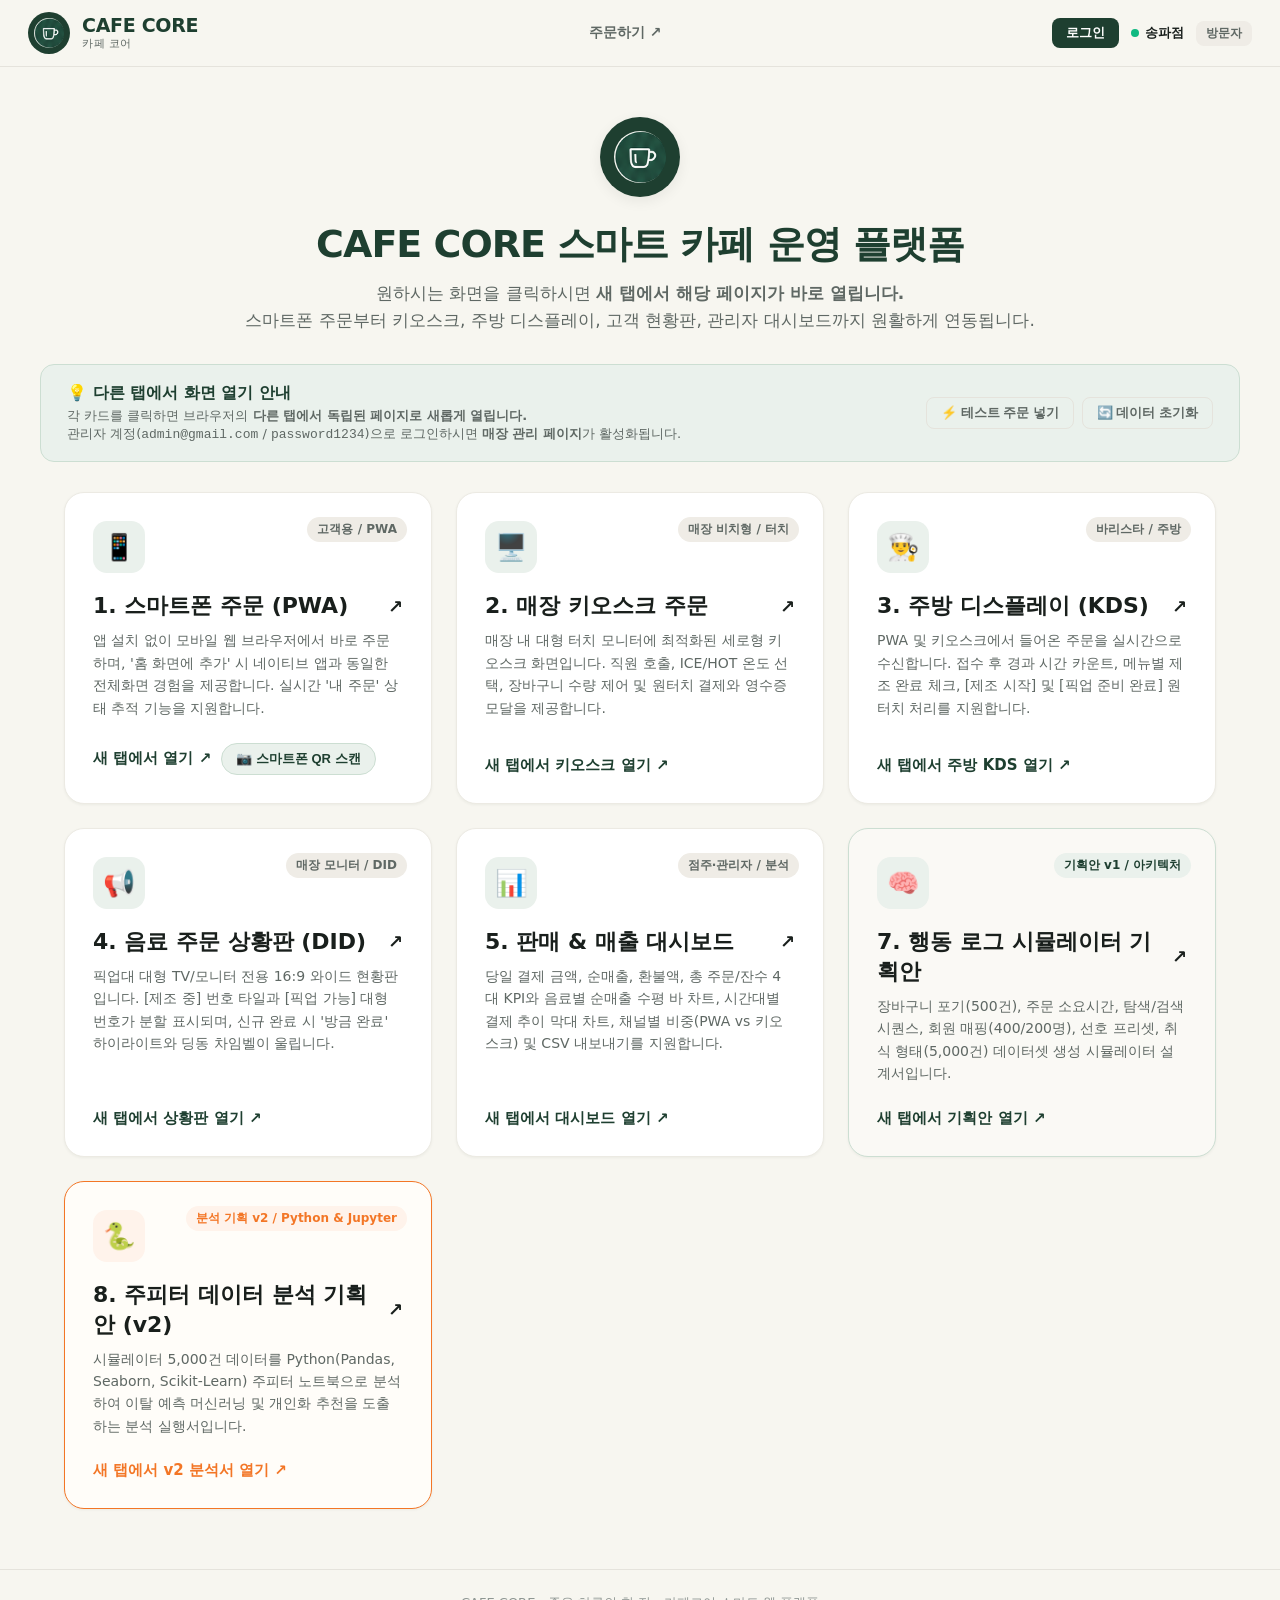
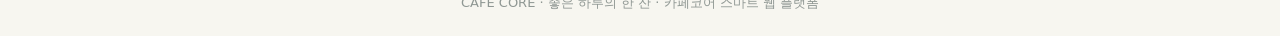
==== beta/index.html @ 32346b60 "feat: CAFE CORE 스마트 카페 통합 운영 플랫폼 및 데이터 분석 기획안 (v1 & v2)" ====
<!DOCTYPE html>
<html lang="ko">
<head>
  <meta charset="UTF-8">
  <meta name="viewport" content="width=device-width, initial-scale=1.0">
  <title>CAFE CORE - 스마트 카페 통합 운영 플랫폼</title>
  <link rel="icon" type="image/png" href="./assets/images/favicon.png">
  <link rel="stylesheet" href="./css/common.css">
  <style>
    .portal-hero {
      text-align: center;
      padding: 50px 24px 30px;
      max-width: 900px;
      margin: 0 auto;
    }
    .portal-hero-logo {
      width: 80px;
      height: 80px;
      background: var(--color-primary);
      border-radius: 50%;
      padding: 14px;
      margin: 0 auto 18px;
      box-shadow: var(--shadow-md);
      object-fit: contain;
    }
    .portal-hero h1 {
      font-size: 38px;
      font-weight: 900;
      color: var(--color-primary);
      letter-spacing: -1px;
    }
    .portal-hero p {
      font-size: 17px;
      color: var(--color-text-sub);
      margin-top: 10px;
      line-height: 1.6;
    }

    /* 안내 배너 */
    .portal-notice-bar {
      max-width: 1200px;
      margin: 0 auto 30px;
      padding: 18px 26px;
      background: #EAF1EC;
      border: 1.5px solid #CCDED2;
      border-radius: var(--radius-md);
      display: flex;
      align-items: center;
      justify-content: space-between;
      gap: 16px;
      flex-wrap: wrap;
    }

    .notice-text h3 {
      font-size: 16px;
      font-weight: 800;
      color: var(--color-primary);
    }

    .notice-text p {
      font-size: 13px;
      color: var(--color-text-sub);
      margin-top: 3px;
    }

    /* 6대 독립 화면 카드 그리드 */
    .screens-grid {
      max-width: 1200px;
      margin: 0 auto 60px;
      padding: 0 24px;
      display: grid;
      grid-template-columns: repeat(auto-fit, minmax(340px, 1fr));
      gap: 24px;
    }

    /* 클릭 시 다른 탭에서 열리는 링크 카드 */
    .screen-entry-card {
      background: var(--color-bg-card);
      border: 1.5px solid var(--color-border-card);
      border-radius: var(--radius-lg);
      padding: 28px;
      box-shadow: var(--shadow-sm);
      display: flex;
      flex-direction: column;
      text-decoration: none;
      color: inherit;
      transition: all 0.25s ease;
      position: relative;
      cursor: pointer;
    }

    .screen-entry-card:hover {
      transform: translateY(-5px);
      box-shadow: var(--shadow-lg);
      border-color: var(--color-primary);
    }

    .card-icon-badge {
      width: 52px;
      height: 52px;
      border-radius: var(--radius-md);
      background: #EAF1EC;
      color: var(--color-primary);
      display: flex;
      align-items: center;
      justify-content: center;
      font-size: 26px;
      margin-bottom: 18px;
    }

    .screen-tag {
      position: absolute;
      top: 24px;
      right: 24px;
      font-size: 12px;
      font-weight: 700;
      padding: 4px 10px;
      border-radius: var(--radius-full);
      background: var(--color-bg-sub);
      color: var(--color-text-sub);
    }

    .screen-tag.admin-only {
      background: #FEF3C7;
      color: #B45309;
    }

    .card-title {
      font-size: 22px;
      font-weight: 800;
      color: var(--color-text-main);
      margin-bottom: 8px;
      display: flex;
      align-items: center;
      justify-content: space-between;
    }

    .card-desc {
      font-size: 14px;
      color: var(--color-text-sub);
      line-height: 1.6;
      margin-bottom: 24px;
      flex: 1;
    }

    .card-action-link {
      display: inline-flex;
      align-items: center;
      gap: 6px;
      font-size: 15px;
      font-weight: 800;
      color: var(--color-primary);
    }

    /* 관리자 전용 매장 관리 카드 (기본 숨김) */
    .admin-card-entry {
      display: none;
      border-color: #FCD34D;
    }

    /* 관리자 전용 오늘 회원 현황 요약 박스 */
    .admin-today-box {
      max-width: 1200px;
      margin: 0 auto 30px;
      padding: 20px 26px;
      background: #FFFDF5;
      border: 1.5px solid #FDE68A;
      border-radius: var(--radius-md);
      display: none;
      align-items: center;
      justify-content: space-between;
      flex-wrap: wrap;
      gap: 16px;
    }
  </style>
</head>
<body>

  <!-- 상단 공통 글로벌 헤더 -->
  <header class="global-header" aria-label="메인 화면 내비게이션">
    <a href="./index.html" class="brand-area">
      <img src="./assets/images/logo_icon.png" alt="CAFE CORE" class="brand-logo-img">
      <div class="brand-title-wrap">
        <span class="brand-title">CAFE CORE</span>
        <span class="brand-subtitle">카페 코어</span>
      </div>
    </a>
    <nav>
      <ul class="nav-links">
        <li class="nav-link-item"><a href="./pwa-order.html" target="_blank">주문하기 ↗</a></li>
        <li class="nav-link-item nav-admin-only"><a href="./kitchen.html" target="_blank">주방 ↗</a></li>
        <li class="nav-link-item nav-admin-only"><a href="./pickup-board.html" target="_blank">주문 현황판 ↗</a></li>
        <!-- 오직 관리자(admin@gmail.com)만 보이는 매장 관리 탭 -->
        <li class="nav-link-item nav-link-store-manage nav-admin-only"><a href="./store-manage.html" target="_blank">매장 관리 ↗</a></li>
        <li class="nav-link-item nav-admin-only"><a href="./sales-dashboard.html" target="_blank">매출 ↗</a></li>
        <li class="nav-link-item nav-admin-only"><a href="./kiosk.html" target="_blank">키오스크 ↗</a></li>
      </ul>
    </nav>
    <div class="header-right-meta">
      <span class="store-badge"><span class="dot"></span>송파점</span>
      <span class="role-badge">방문자</span>
    </div>
  </header>

  <!-- 메인 히어로 소개 -->
  <section class="portal-hero">
    <img src="./assets/images/logo_icon.png" alt="CAFE CORE" class="portal-hero-logo">
    <h1>CAFE CORE 스마트 카페 운영 플랫폼</h1>
    <p>
      원하시는 화면을 클릭하시면 <strong>새 탭에서 해당 페이지가 바로 열립니다.</strong><br>
      스마트폰 주문부터 키오스크, 주방 디스플레이, 고객 현황판, 관리자 대시보드까지 원활하게 연동됩니다.
    </p>
  </section>

  <!-- 관리자 로그인 시 보이는 오늘 신규 회원 요약 바 -->
  <div class="admin-today-box" id="adminTodaySummaryBox">
    <div>
      <div style="font-size: 13px; font-weight: 700; color: #92400E;">👑 관리자 현황 알림</div>
      <div style="font-size: 18px; font-weight: 800; color: var(--color-primary); margin-top: 2px;">
        오늘 신규 가입 회원: <span id="adminTodayUsersVal" style="color: #B45309;">0명</span> (자동 인증 완료)
      </div>
    </div>
    <a href="./store-manage.html" target="_blank" class="btn-auth-submit" style="width: auto; padding: 10px 20px; text-decoration: none;">
      신규 회원 명단 관리 페이지 열기 ↗
    </a>
  </div>

  <!-- 안내 및 퀵 테스트 바 -->
  <div class="portal-notice-bar">
    <div class="notice-text">
      <h3>💡 다른 탭에서 화면 열기 안내</h3>
      <p>
        각 카드를 클릭하면 브라우저의 <strong>다른 탭에서 독립된 페이지로 새롭게 열립니다.</strong><br>
        관리자 계정(<code>admin@gmail.com</code> / <code>password1234</code>)으로 로그인하시면 <strong>매장 관리 페이지</strong>가 활성화됩니다.
      </p>
    </div>
    <div style="display: flex; gap: 8px;">
      <button type="button" class="btn-header-action" onclick="createQuickDemoOrder()">
        ⚡ 테스트 주문 넣기
      </button>
      <button type="button" class="btn-header-action" onclick="resetAllData()">
        🔄 데이터 초기화
      </button>
    </div>
  </div>

  <!-- 6대 화면 카드 그리드 (클릭 시 target="_blank" 로 다른 탭에서 열림) -->
  <main class="screens-grid">

    <!-- 화면 1: 스마트폰 주문 (PWA) -->
    <a href="./pwa-order.html" target="_blank" class="screen-entry-card">
      <span class="screen-tag">고객용 / PWA</span>
      <div class="card-icon-badge">📱</div>
      <h2 class="card-title">
        1. 스마트폰 주문 (PWA)
        <span style="font-size: 18px;">↗</span>
      </h2>
      <p class="card-desc">
        앱 설치 없이 모바일 웹 브라우저에서 바로 주문하며, '홈 화면에 추가' 시 네이티브 앱과 동일한 전체화면 경험을 제공합니다. 실시간 '내 주문' 상태 추적 기능을 지원합니다.
      </p>
      <div style="display: flex; gap: 10px; margin-top: auto; flex-wrap: wrap;">
        <span class="card-action-link">새 탭에서 열기 ↗</span>
        <button type="button" onclick="event.preventDefault(); openPwaQrModal();" style="padding: 6px 14px; border-radius: var(--radius-full); background: #EAF1EC; color: var(--color-primary); border: 1px solid #CCDED2; font-size: 13px; font-weight: 700; cursor: pointer; display: inline-flex; align-items: center; gap: 4px;">
          📷 스마트폰 QR 스캔
        </button>
      </div>
    </a>

    <!-- 화면 2: 매장 키오스크 주문 -->
    <a href="./kiosk.html" target="_blank" class="screen-entry-card">
      <span class="screen-tag">매장 비치형 / 터치</span>
      <div class="card-icon-badge">🖥️</div>
      <h2 class="card-title">
        2. 매장 키오스크 주문
        <span style="font-size: 18px;">↗</span>
      </h2>
      <p class="card-desc">
        매장 내 대형 터치 모니터에 최적화된 세로형 키오스크 화면입니다. 직원 호출, ICE/HOT 온도 선택, 장바구니 수량 제어 및 원터치 결제와 영수증 모달을 제공합니다.
      </p>
      <div class="card-action-link">
        새 탭에서 키오스크 열기 ↗
      </div>
    </a>

    <!-- 화면 3: 주방 디스플레이 (KDS) -->
    <a href="./kitchen.html" target="_blank" class="screen-entry-card">
      <span class="screen-tag">바리스타 / 주방</span>
      <div class="card-icon-badge">👨‍🍳</div>
      <h2 class="card-title">
        3. 주방 디스플레이 (KDS)
        <span style="font-size: 18px;">↗</span>
      </h2>
      <p class="card-desc">
        PWA 및 키오스크에서 들어온 주문을 실시간으로 수신합니다. 접수 후 경과 시간 카운트, 메뉴별 제조 완료 체크, [제조 시작] 및 [픽업 준비 완료] 원터치 처리를 지원합니다.
      </p>
      <div class="card-action-link">
        새 탭에서 주방 KDS 열기 ↗
      </div>
    </a>

    <!-- 화면 4: 음료 주문 상황판 (DID) -->
    <a href="./pickup-board.html" target="_blank" class="screen-entry-card">
      <span class="screen-tag">매장 모니터 / DID</span>
      <div class="card-icon-badge">📢</div>
      <h2 class="card-title">
        4. 음료 주문 상황판 (DID)
        <span style="font-size: 18px;">↗</span>
      </h2>
      <p class="card-desc">
        픽업대 대형 TV/모니터 전용 16:9 와이드 현황판입니다. [제조 중] 번호 타일과 [픽업 가능] 대형 번호가 분할 표시되며, 신규 완료 시 '방금 완료' 하이라이트와 딩동 차임벨이 울립니다.
      </p>
      <div class="card-action-link">
        새 탭에서 상황판 열기 ↗
      </div>
    </a>

    <!-- 화면 5: 판매 및 매출 대시보드 -->
    <a href="./sales-dashboard.html" target="_blank" class="screen-entry-card">
      <span class="screen-tag">점주·관리자 / 분석</span>
      <div class="card-icon-badge">📊</div>
      <h2 class="card-title">
        5. 판매 & 매출 대시보드
        <span style="font-size: 18px;">↗</span>
      </h2>
      <p class="card-desc">
        당일 결제 금액, 순매출, 환불액, 총 주문/잔수 4대 KPI와 음료별 순매출 수평 바 차트, 시간대별 결제 추이 막대 차트, 채널별 비중(PWA vs 키오스크) 및 CSV 내보내기를 지원합니다.
      </p>
      <div class="card-action-link">
        새 탭에서 대시보드 열기 ↗
      </div>
    </a>

    <!-- 화면 6: 매장 관리 & 신규 회원 관리 (오직 관리자 admin@gmail.com 로그인 시에만 노출!) -->
    <a href="./store-manage.html" target="_blank" class="screen-entry-card admin-card-entry" id="adminPortalCard">
      <span class="screen-tag admin-only">관리자 전용</span>
      <div class="card-icon-badge" style="background: #FEF3C7; color: #B45309;">⚙️</div>
      <h2 class="card-title">
        6. 매장 & 신규회원 관리
        <span style="font-size: 18px;">↗</span>
      </h2>
      <p class="card-desc">
        오늘 자동 인증으로 신규 가입한 회원 목록을 확인하고, 매장 기본 운영 상태를 제어할 수 있는 관리자 전용 콘솔 페이지입니다.
      </p>
      <div class="card-action-link" style="color: #B45309;">
        새 탭에서 매장 관리 열기 ↗
      </div>
    </a>

    <!-- 신규: 행동 로그 & 합성 데이터셋 시뮬레이터 기획안 (v1) -->
    <a href="./dataset-simulator-plan.html" target="_blank" class="screen-entry-card" style="border: 1.5px solid #CCDED2; background: #FAF9F5;">
      <span class="screen-tag" style="background: #EAF1EC; color: #1E3F30; font-weight: 800;">기획안 v1 / 아키텍처</span>
      <div class="card-icon-badge" style="background: #EAF1EC; color: #1E3F30;">🧠</div>
      <h2 class="card-title">
        7. 행동 로그 시뮬레이터 기획안
        <span style="font-size: 18px;">↗</span>
      </h2>
      <p class="card-desc">
        장바구니 포기(500건), 주문 소요시간, 탐색/검색 시퀀스, 회원 매핑(400/200명), 선호 프리셋, 취식 형태(5,000건) 데이터셋 생성 시뮬레이터 설계서입니다.
      </p>
      <div class="card-action-link">
        새 탭에서 기획안 열기 ↗
      </div>
    </a>

    <!-- 신규: 파이썬 주피터 노트북 데이터 분석 기획안 (v2) -->
    <a href="./dataset-analysis-plan-v2.html" target="_blank" class="screen-entry-card" style="border: 1.5px solid #F37626; background: #FFFDF9;">
      <span class="screen-tag" style="background: #FFF3EB; color: #F37626; font-weight: 800;">분석 기획 v2 / Python & Jupyter</span>
      <div class="card-icon-badge" style="background: #FFF3EB; color: #F37626;">🐍</div>
      <h2 class="card-title">
        8. 주피터 데이터 분석 기획안 (v2)
        <span style="font-size: 18px;">↗</span>
      </h2>
      <p class="card-desc">
        시뮬레이터 5,000건 데이터를 Python(Pandas, Seaborn, Scikit-Learn) 주피터 노트북으로 분석하여 이탈 예측 머신러닝 및 개인화 추천을 도출하는 분석 실행서입니다.
      </p>
      <div class="card-action-link" style="color: #F37626;">
        새 탭에서 v2 분석서 열기 ↗
      </div>
    </a>

  </main>

  <footer class="site-footer">
    CAFE CORE · 좋은 하루의 한 잔 · 카페코어 스마트 웹 플랫폼
  </footer>

  <!-- 스마트폰 PWA 접속용 QR코드 모달 -->
  <div class="modal-overlay" id="pwaQrModal">
    <div class="modal-content" style="text-align: center; max-width: 420px; padding: 32px 24px;">
      <button type="button" class="modal-close-btn" onclick="closePwaQrModal()">✕</button>
      <div style="font-size: 36px; margin-bottom: 8px;">📱</div>
      <h3 style="font-size: 20px; font-weight: 800; color: var(--color-primary); margin-bottom: 6px;">
        스마트폰 모바일 주문 (PWA)
      </h3>
      <p style="font-size: 13px; color: var(--color-text-sub); margin-bottom: 20px; line-height: 1.5;">
        스마트폰 기본 카메라로 아래 <strong>QR 코드를 비추시면</strong><br>설치 없이 브라우저에서 바로 주문하실 수 있습니다.
      </p>

      <!-- 모드 선택 (Cloud Run vs 로컬 Wi-Fi) -->
      <div style="display: flex; gap: 6px; justify-content: center; margin-bottom: 12px;">
        <button type="button" id="btnModeCloud" onclick="toggleQrMode('cloud')" style="padding: 6px 14px; border-radius: var(--radius-full); font-size: 12px; font-weight: 700; border: 1.5px solid var(--color-primary); background: var(--color-primary); color: #fff; cursor: pointer;">
          ☁️ Cloud Run (LTE/5G 가능)
        </button>
        <button type="button" id="btnModeLocal" onclick="toggleQrMode('local')" style="padding: 6px 14px; border-radius: var(--radius-full); font-size: 12px; font-weight: 700; border: 1.5px solid var(--color-border); background: #fff; color: var(--color-text-sub); cursor: pointer;">
          📶 로컬 Wi-Fi
        </button>
      </div>

      <!-- 동적 생성 QR 코드 이미지 -->
      <div style="background: #FFFFFF; padding: 16px; border-radius: 16px; display: inline-block; box-shadow: var(--shadow-sm); border: 1.5px solid var(--color-border); margin-bottom: 12px;">
        <img id="qrCodeImg" src="" alt="PWA 접속 QR코드" style="width: 200px; height: 200px; display: block;">
      </div>

      <!-- 접속 URL 노출 -->
      <div style="background: #FFFFFF; border: 1px solid var(--color-border); border-radius: 8px; padding: 8px 12px; font-size: 12px; margin-bottom: 14px; word-break: break-all;">
        <span style="color: var(--color-text-sub); display: block; font-size: 11px; margin-bottom: 2px;">연결 대상 URL:</span>
        <strong id="qrTargetUrlText" style="color: var(--color-primary);"></strong>
      </div>

      <div style="background: var(--color-bg-sub); padding: 12px 14px; border-radius: 10px; font-size: 12px; color: var(--color-text-sub); text-align: left; line-height: 1.6; margin-bottom: 16px;">
        <div style="color: var(--color-primary); font-weight: 700; margin-bottom: 4px;">💡 스마트폰 카메라 스캔 안내</div>
        • <strong>Cloud Run</strong>: 데이터(LTE/5G) 상태에서도 전 세계 누구나 접속 가능<br>
        • <strong>Android</strong>: 상단 배너 [추가] 터치로 홈 화면에 앱 설치<br>
        • <strong>iOS Safari</strong>: 하단 [공유(⎋)] ➔ [홈 화면에 추가 ➕]
      </div>

      <div style="display: flex; gap: 8px;">
        <button type="button" class="btn-auth-submit" onclick="copyPwaUrl()" style="flex: 1; justify-content: center; font-size: 13px; padding: 10px;">
          🔗 접속 링크 복사
        </button>
        <button type="button" class="btn-header-action" onclick="closePwaQrModal()" style="padding: 10px 18px;">
          닫기
        </button>
      </div>
    </div>
  </div>

  <!-- Firebase SDK v10 (Compat) CDN -->
  <script src="https://www.gstatic.com/firebasejs/10.8.0/firebase-app-compat.js"></script>
  <script src="https://www.gstatic.com/firebasejs/10.8.0/firebase-auth-compat.js"></script>
  <script src="https://www.gstatic.com/firebasejs/10.8.0/firebase-firestore-compat.js"></script>
  <script src="./js/firebase-config.js"></script>
  <script src="./js/store.js"></script>
  <script src="./js/firebase-auth.js"></script>
  <script src="./js/auth-ui.js"></script>
  <script>
    // QR 코드 모달 제어 (라이브 Cloud Run HTTPS 주소를 기본 제공하여 LTE/5G 어디서나 즉시 접속 가능)
    const CLOUD_RUN_PWA_URL = 'https://cafecore-app-94943462326.asia-northeast3.run.app/beta/pwa-order.html';
    const LOCAL_WIFI_PWA_URL = 'http://192.168.14.188:8080/beta/pwa-order.html';
    let currentQrMode = 'cloud'; // 'cloud' | 'local'

    function getPwaFullUrl() {
      if (currentQrMode === 'cloud') {
        return CLOUD_RUN_PWA_URL;
      }
      return LOCAL_WIFI_PWA_URL;
    }

    function toggleQrMode(mode) {
      currentQrMode = mode;
      const btnCloud = document.getElementById('btnModeCloud');
      const btnLocal = document.getElementById('btnModeLocal');
      if (btnCloud && btnLocal) {
        if (mode === 'cloud') {
          btnCloud.style.background = 'var(--color-primary)';
          btnCloud.style.color = '#fff';
          btnCloud.style.borderColor = 'var(--color-primary)';
          btnLocal.style.background = '#fff';
          btnLocal.style.color = 'var(--color-text-sub)';
          btnLocal.style.borderColor = 'var(--color-border)';
        } else {
          btnLocal.style.background = 'var(--color-primary)';
          btnLocal.style.color = '#fff';
          btnLocal.style.borderColor = 'var(--color-primary)';
          btnCloud.style.background = '#fff';
          btnCloud.style.color = 'var(--color-text-sub)';
          btnCloud.style.borderColor = 'var(--color-border)';
        }
      }
      renderQrCode();
    }

    function renderQrCode() {
      const targetUrl = getPwaFullUrl();
      const qrApiUrl = `https://api.qrserver.com/v1/create-qr-code/?size=220x220&data=${encodeURIComponent(targetUrl)}`;
      const qrImg = document.getElementById('qrCodeImg');
      if (qrImg) qrImg.src = qrApiUrl;
      const targetText = document.getElementById('qrTargetUrlText');
      if (targetText) targetText.textContent = targetUrl;
    }

    function openPwaQrModal() {
      renderQrCode();
      const modal = document.getElementById('pwaQrModal');
      if (modal) modal.classList.add('open');
    }

    function closePwaQrModal() {
      const modal = document.getElementById('pwaQrModal');
      if (modal) modal.classList.remove('open');
    }

    function copyPwaUrl() {
      const url = getPwaFullUrl();
      navigator.clipboard.writeText(url).then(() => {
        alert(`스마트폰 접속 링크가 복사되었습니다!\n${url}`);
      }).catch(() => {
        prompt('아래 URL을 복사하여 스마트폰 브라우저에 입력해 주세요:', url);
      });
    }

    // 관리자 로그인 시 포털 내 관리자 전용 카드 및 요약 바 표시
    window.cafeAuth.onAuthStateChanged(async (user) => {
      const isAdmin = user && user.role === 'admin';
      const adminCard = document.getElementById('adminPortalCard');
      const adminBox = document.getElementById('adminTodaySummaryBox');
      const todayUsersVal = document.getElementById('adminTodayUsersVal');

      if (adminCard) adminCard.style.display = isAdmin ? 'flex' : 'none';
      if (adminBox) adminBox.style.display = isAdmin ? 'flex' : 'none';

      if (isAdmin && todayUsersVal) {
        try {
          const todayUsers = await window.cafeAuth.getTodayNewUsers();
          todayUsersVal.textContent = `${todayUsers.length}명`;
        } catch (e) {
          console.warn(e);
        }
      }
    });

    function createQuickDemoOrder() {
      const items = [
        {
          menuId: 'americano',
          name: '아메리카노',
          price: 3500,
          quantity: 1,
          image: './assets/images/americano.png',
          options: { temperature: 'ICE' }
        },
        {
          menuId: 'lemon_ade',
          name: '레몬 에이드',
          price: 5500,
          quantity: 1,
          image: './assets/images/lemon_ade.png',
          options: { temperature: 'ICE' }
        }
      ];
      const newOrder = window.cafeStore.createOrder({
        channel: 'pwa',
        items
      });
      alert(`[테스트 주문 생성] 주문번호 #${newOrder.orderNumber}이(가) 접수되었습니다!\n새 탭으로 열어둔 주방(KDS)이나 주문 상황판을 확인해보세요.`);
    }

    function resetAllData() {
      if (confirm('주문 및 매출 데이터를 0건으로 완전 초기화하시겠습니까?')) {
        window.cafeStore.clearAllOrders();
        alert('주문 및 매출 데이터가 0건으로 초기화되었습니다.');
      }
    }
  </script>
</body>
</html>
---- beta/css/common.css ----
/* ==========================================================================
   CAFE CORE Design System - common.css
   모든 페이지에 적용되는 공통 변수, 리셋, 글로벌 내비게이션 및 공통 UI 컴포넌트
   ========================================================================== */

@import url('https://cdn.jsdelivr.net/gh/orioncactus/pretendard/dist/web/static/pretendard.css');

:root {
  /* Brand Color Palette */
  --color-primary: #1E3F30;       /* 포레스트 딥 그린 (메인 브랜드) */
  --color-primary-dark: #152E23;  /* 딥 그린 호버/액티브 */
  --color-primary-light: #2A5642; /* 소프트 그린 */
  --color-primary-subtle: #E8EFEA;/* 초록 배경 틴트 */
  
  --color-bg-body: #F7F6F0;       /* 웜 크림/오트밀 전체 배경 */
  --color-bg-card: #FFFFFF;       /* 카드 흰색 배경 */
  --color-bg-sub: #EFECE6;        /* 보조 서피스 베이지 */
  --color-bg-tint: #F3F1EB;
  
  --color-text-main: #191F1C;     /* 짙은 본문 텍스트 */
  --color-text-sub: #5F6864;      /* 보조 설명 회색 */
  --color-text-muted: #8F9793;    /* 비활성 회색 */
  
  --color-border: #E5E3DC;        /* 연한 테두리 */
  --color-border-card: #ECEAE3;   /* 카드 테두리 */
  
  --color-badge-ice-bg: #E6F4FE;
  --color-badge-ice-text: #0284C7;
  
  --color-badge-hot-bg: #FEE4E2;
  --color-badge-hot-text: #D92D20;
  
  --color-status-yellow-bg: #FEF3C7;
  --color-status-yellow-text: #B45309;
  
  --color-status-green-bg: #DCFCE7;
  --color-status-green-text: #15803D;

  --color-gold: #EAA937;          /* 신규 완료 하이라이트 골드 */
  
  /* Radii & Shadows */
  --radius-sm: 8px;
  --radius-md: 14px;
  --radius-lg: 20px;
  --radius-full: 9999px;
  
  --shadow-sm: 0 1px 3px rgba(25, 31, 28, 0.05);
  --shadow-md: 0 4px 14px rgba(25, 31, 28, 0.07);
  --shadow-lg: 0 12px 28px rgba(25, 31, 28, 0.1);
  --shadow-glow: 0 0 20px rgba(234, 169, 55, 0.4);

  /* Fonts */
  --font-sans: 'Pretendard', -apple-system, BlinkMacSystemFont, system-ui, Roboto, sans-serif;
}

* {
  box-sizing: border-box;
  margin: 0;
  padding: 0;
}

html, body {
  width: 100%;
  height: 100%;
  font-family: var(--font-sans);
  background-color: var(--color-bg-body);
  color: var(--color-text-main);
  -webkit-font-smoothing: antialiased;
  -webkit-tap-highlight-color: transparent;
}

/* ==========================================================================
   글로벌 공통 내비게이션 바 (Global Header)
   레퍼런스 이미지의 상단 바 완벽 재현
   ========================================================================== */
.global-header {
  position: sticky;
  top: 0;
  z-index: 1000;
  background-color: rgba(247, 246, 240, 0.95);
  backdrop-filter: blur(8px);
  border-bottom: 1px solid var(--color-border);
  padding: 12px 28px;
  display: flex;
  align-items: center;
  justify-content: space-between;
}

.brand-area {
  display: flex;
  align-items: center;
  gap: 12px;
  text-decoration: none;
  color: var(--color-primary);
}

.brand-logo-img {
  width: 42px;
  height: 42px;
  object-fit: contain;
  border-radius: 50%;
  background: var(--color-primary);
  padding: 6px;
}

.brand-title-wrap {
  display: flex;
  flex-direction: column;
}

.brand-title {
  font-size: 19px;
  font-weight: 800;
  letter-spacing: -0.3px;
  line-height: 1.1;
  color: var(--color-primary);
}

.brand-subtitle {
  font-size: 11px;
  color: var(--color-text-sub);
  letter-spacing: 0.5px;
}

/* 네비게이션 링크 탭 */
.nav-links {
  display: flex;
  align-items: center;
  gap: 8px;
  list-style: none;
}

.nav-link-item a {
  display: inline-flex;
  align-items: center;
  padding: 8px 18px;
  font-size: 14px;
  font-weight: 600;
  color: var(--color-text-sub);
  text-decoration: none;
  border-radius: var(--radius-full);
  transition: all 0.2s ease;
}

.nav-link-item a:hover {
  background-color: var(--color-bg-sub);
  color: var(--color-text-main);
}

.nav-link-item.active a {
  background-color: #E2ECE5;
  color: var(--color-primary);
  font-weight: 700;
}

/* 우측 상태 및 매장 뱃지 영역 */
.header-right-meta {
  display: flex;
  align-items: center;
  gap: 12px;
}

.store-badge {
  display: inline-flex;
  align-items: center;
  gap: 6px;
  font-size: 13px;
  font-weight: 600;
  color: var(--color-text-main);
}

.store-badge .dot {
  width: 8px;
  height: 8px;
  background-color: #10B981;
  border-radius: 50%;
  animation: pulse 2s infinite;
}

.role-badge {
  font-size: 12px;
  font-weight: 600;
  padding: 4px 10px;
  background-color: var(--color-bg-sub);
  color: var(--color-text-sub);
  border-radius: var(--radius-sm);
}

.btn-header-action {
  background: transparent;
  border: 1px solid var(--color-border);
  padding: 6px 14px;
  border-radius: var(--radius-sm);
  font-size: 13px;
  font-weight: 600;
  color: var(--color-text-sub);
  cursor: pointer;
  transition: all 0.2s ease;
}

.btn-header-action:hover {
  background-color: var(--color-bg-sub);
  color: var(--color-text-main);
}

/* ==========================================================================
   토스트 알림 시스템 (Toast Notification)
   ========================================================================== */
.toast-container {
  position: fixed;
  bottom: 28px;
  right: 28px;
  display: flex;
  flex-direction: column;
  gap: 10px;
  z-index: 9999;
  pointer-events: none;
}

.toast {
  pointer-events: auto;
  display: flex;
  align-items: center;
  gap: 12px;
  padding: 14px 20px;
  border-radius: var(--radius-md);
  background-color: var(--color-primary);
  color: #FFFFFF;
  box-shadow: var(--shadow-lg);
  font-size: 14px;
  font-weight: 600;
  animation: slideUp 0.3s ease;
}

.toast.toast-ready {
  background-color: #165B33;
  border-left: 5px solid var(--color-gold);
}

.toast.toast-call {
  background-color: #B45309;
}

/* ==========================================================================
   공통 모달 (Modal System)
   ========================================================================== */
.modal-overlay {
  position: fixed;
  inset: 0;
  background-color: rgba(25, 31, 28, 0.45);
  backdrop-filter: blur(4px);
  z-index: 9000;
  display: flex;
  align-items: center;
  justify-content: center;
  opacity: 0;
  visibility: hidden;
  transition: all 0.25s ease;
}

.modal-overlay.open {
  opacity: 1;
  visibility: visible;
}

.modal-content {
  background-color: var(--color-bg-card);
  border-radius: var(--radius-lg);
  width: 90%;
  max-width: 480px;
  box-shadow: var(--shadow-lg);
  padding: 28px;
  transform: translateY(20px);
  transition: all 0.25s ease;
  position: relative;
}

.modal-overlay.open .modal-content {
  transform: translateY(0);
}

.modal-close-btn {
  position: absolute;
  top: 18px;
  right: 18px;
  background: transparent;
  border: none;
  font-size: 20px;
  cursor: pointer;
  color: var(--color-text-sub);
}

/* 애니메이션 */
@keyframes pulse {
  0% { transform: scale(0.95); opacity: 0.8; }
  50% { transform: scale(1.15); opacity: 1; }
  100% { transform: scale(0.95); opacity: 0.8; }
}

@keyframes slideUp {
  from { transform: translateY(30px); opacity: 0; }
  to { transform: translateY(0); opacity: 1; }
}

@keyframes bounceEffect {
  0%, 100% { transform: translateY(0); }
  50% { transform: translateY(-4px); }
}

/* ==========================================================================
   푸터 브랜딩 문구
   ========================================================================== */
.site-footer {
  text-align: center;
  padding: 24px;
  font-size: 13px;
  color: var(--color-text-muted);
  border-top: 1px solid var(--color-border);
  margin-top: 40px;
}

/* ==========================================================================
   인증 & 로그인 모달 컴포넌트 스타일 (Auth Components)
   ========================================================================== */
.auth-input {
  width: 100%;
  padding: 12px 14px;
  border-radius: var(--radius-sm);
  border: 1.5px solid var(--color-border);
  font-size: 14px;
  outline: none;
  font-family: inherit;
  transition: border-color 0.2s ease;
}

.auth-input:focus {
  border-color: var(--color-primary);
}

.btn-auth-submit {
  width: 100%;
  padding: 13px;
  background-color: var(--color-primary);
  color: #FFFFFF;
  border: none;
  border-radius: var(--radius-md);
  font-size: 15px;
  font-weight: 800;
  cursor: pointer;
  transition: background-color 0.2s ease;
}

.btn-auth-submit:hover {
  background-color: var(--color-primary-dark);
}

.btn-fast-fill {
  background: #FFFFFF;
  border: 1px solid var(--color-border);
  border-radius: 6px;
  padding: 6px 10px;
  font-size: 12px;
  font-weight: 700;
  color: var(--color-text-main);
  cursor: pointer;
  transition: all 0.15s ease;
}

.btn-fast-fill:hover {
  border-color: var(--color-primary);
  color: var(--color-primary);
}

/* 관리자 전용 메뉴 탭 (기본은 숨김, 오직 admin 로그인 시에만 보임) */
.nav-link-store-manage,
.nav-admin-only {
  display: none !important;
}

body.is-admin .nav-link-store-manage,
body.is-admin .nav-admin-only {
  display: inline-block !important;
}

/* 모바일 화면 글로벌 헤더 오버플로우 방지 */
@media (max-width: 768px) {
  .global-header {
    padding: 10px 14px;
    gap: 8px;
    overflow-x: auto;
    white-space: nowrap;
    scrollbar-width: none;
  }
  .global-header::-webkit-scrollbar {
    display: none;
  }
  .brand-title {
    font-size: 16px;
  }
  .nav-links {
    gap: 4px;
    flex-shrink: 0;
  }
  .nav-link-item a {
    padding: 6px 12px;
    font-size: 13px;
  }
  .header-right-meta {
    flex-shrink: 0;
    gap: 8px;
  }
}
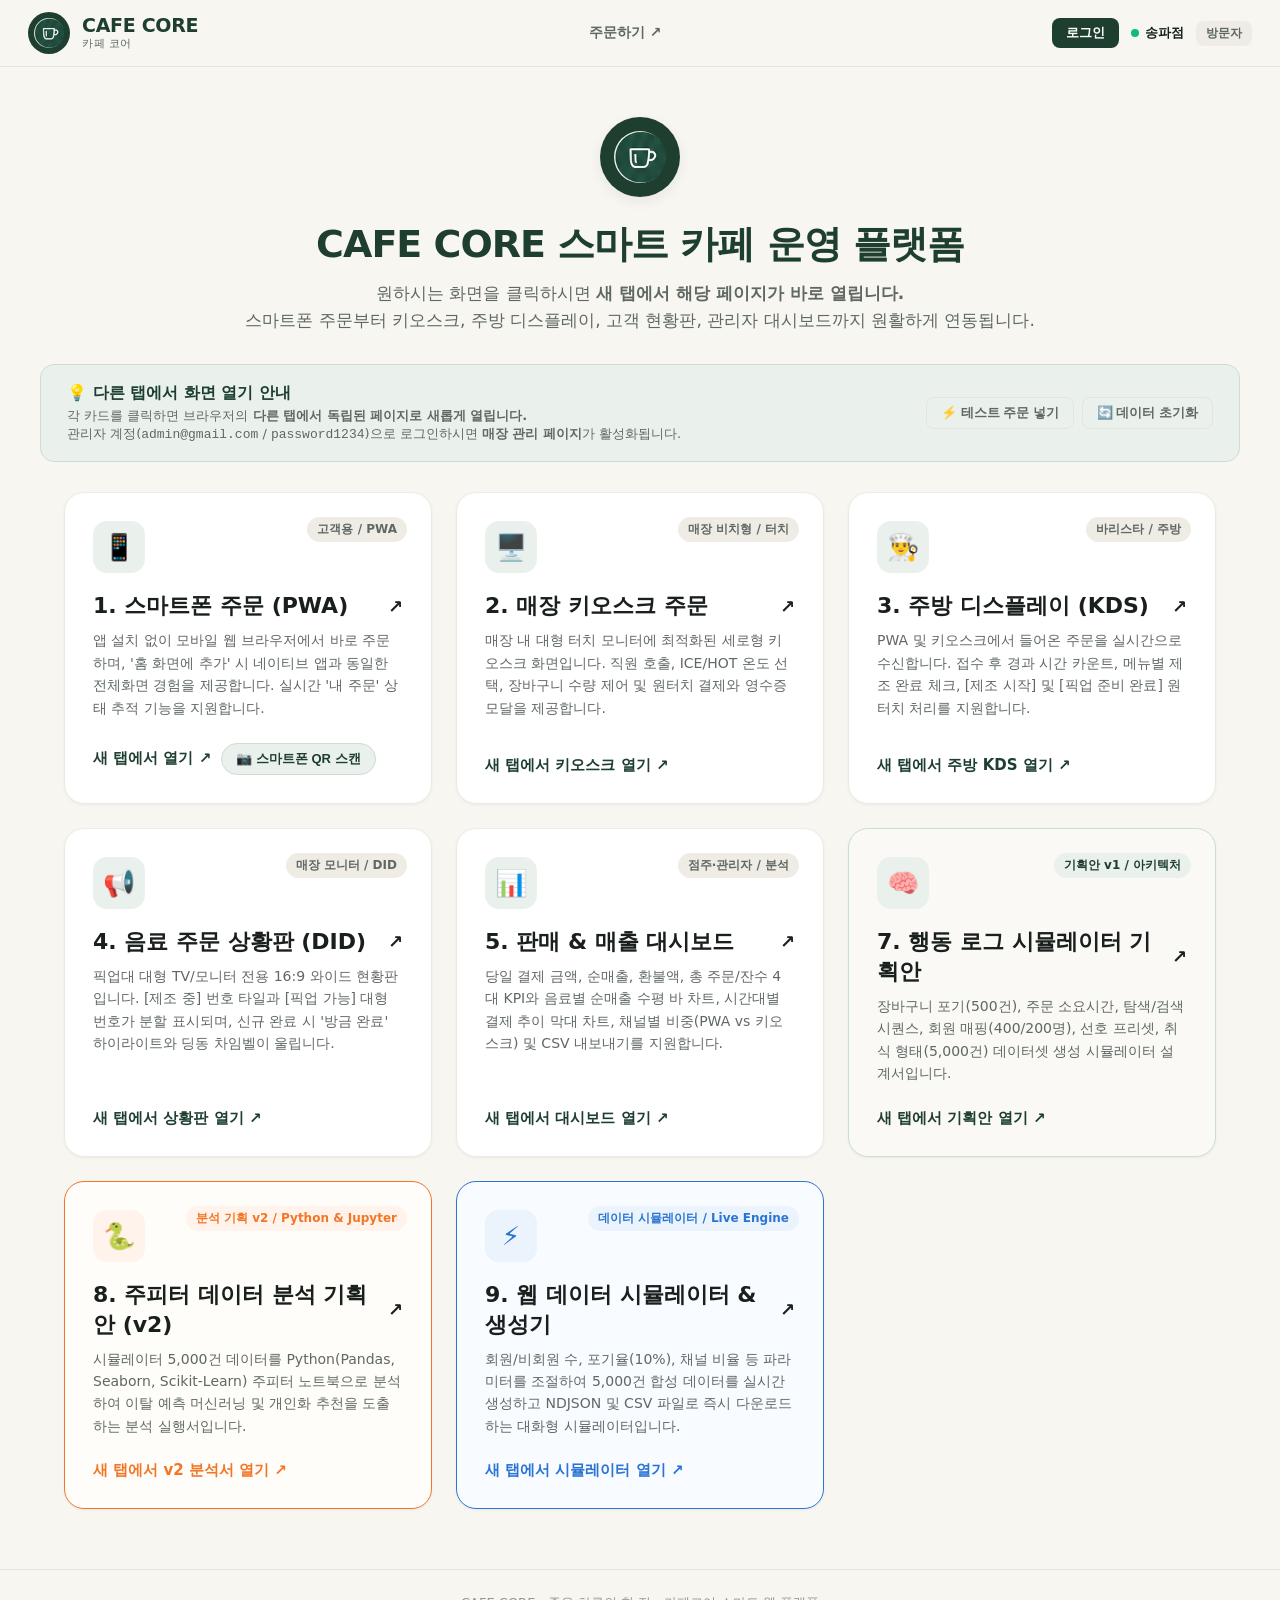
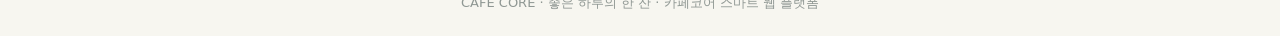
==== commit f8d4a05b: "feat: add data simulator, synthetic datasets (5k sessions), and Jupyter analysis notebook" ====
--- a/beta/index.html
+++ b/beta/index.html
@@ -375,6 +375,22 @@
       </p>
       <div class="card-action-link" style="color: #F37626;">
         새 탭에서 v2 분석서 열기 ↗
+      </div>
+    </a>
+
+    <!-- 신규: 웹 데이터 시뮬레이터 & 데이터셋 생성기 -->
+    <a href="./data-simulator.html" target="_blank" class="screen-entry-card" style="border: 1.5px solid #2A75D3; background: #F8FBFF;">
+      <span class="screen-tag" style="background: #EBF3FC; color: #2A75D3; font-weight: 800;">데이터 시뮬레이터 / Live Engine</span>
+      <div class="card-icon-badge" style="background: #EBF3FC; color: #2A75D3;">⚡</div>
+      <h2 class="card-title">
+        9. 웹 데이터 시뮬레이터 & 생성기
+        <span style="font-size: 18px;">↗</span>
+      </h2>
+      <p class="card-desc">
+        회원/비회원 수, 포기율(10%), 채널 비율 등 파라미터를 조절하여 5,000건 합성 데이터를 실시간 생성하고 NDJSON 및 CSV 파일로 즉시 다운로드하는 대화형 시뮬레이터입니다.
+      </p>
+      <div class="card-action-link" style="color: #2A75D3;">
+        새 탭에서 시뮬레이터 열기 ↗
       </div>
     </a>
 
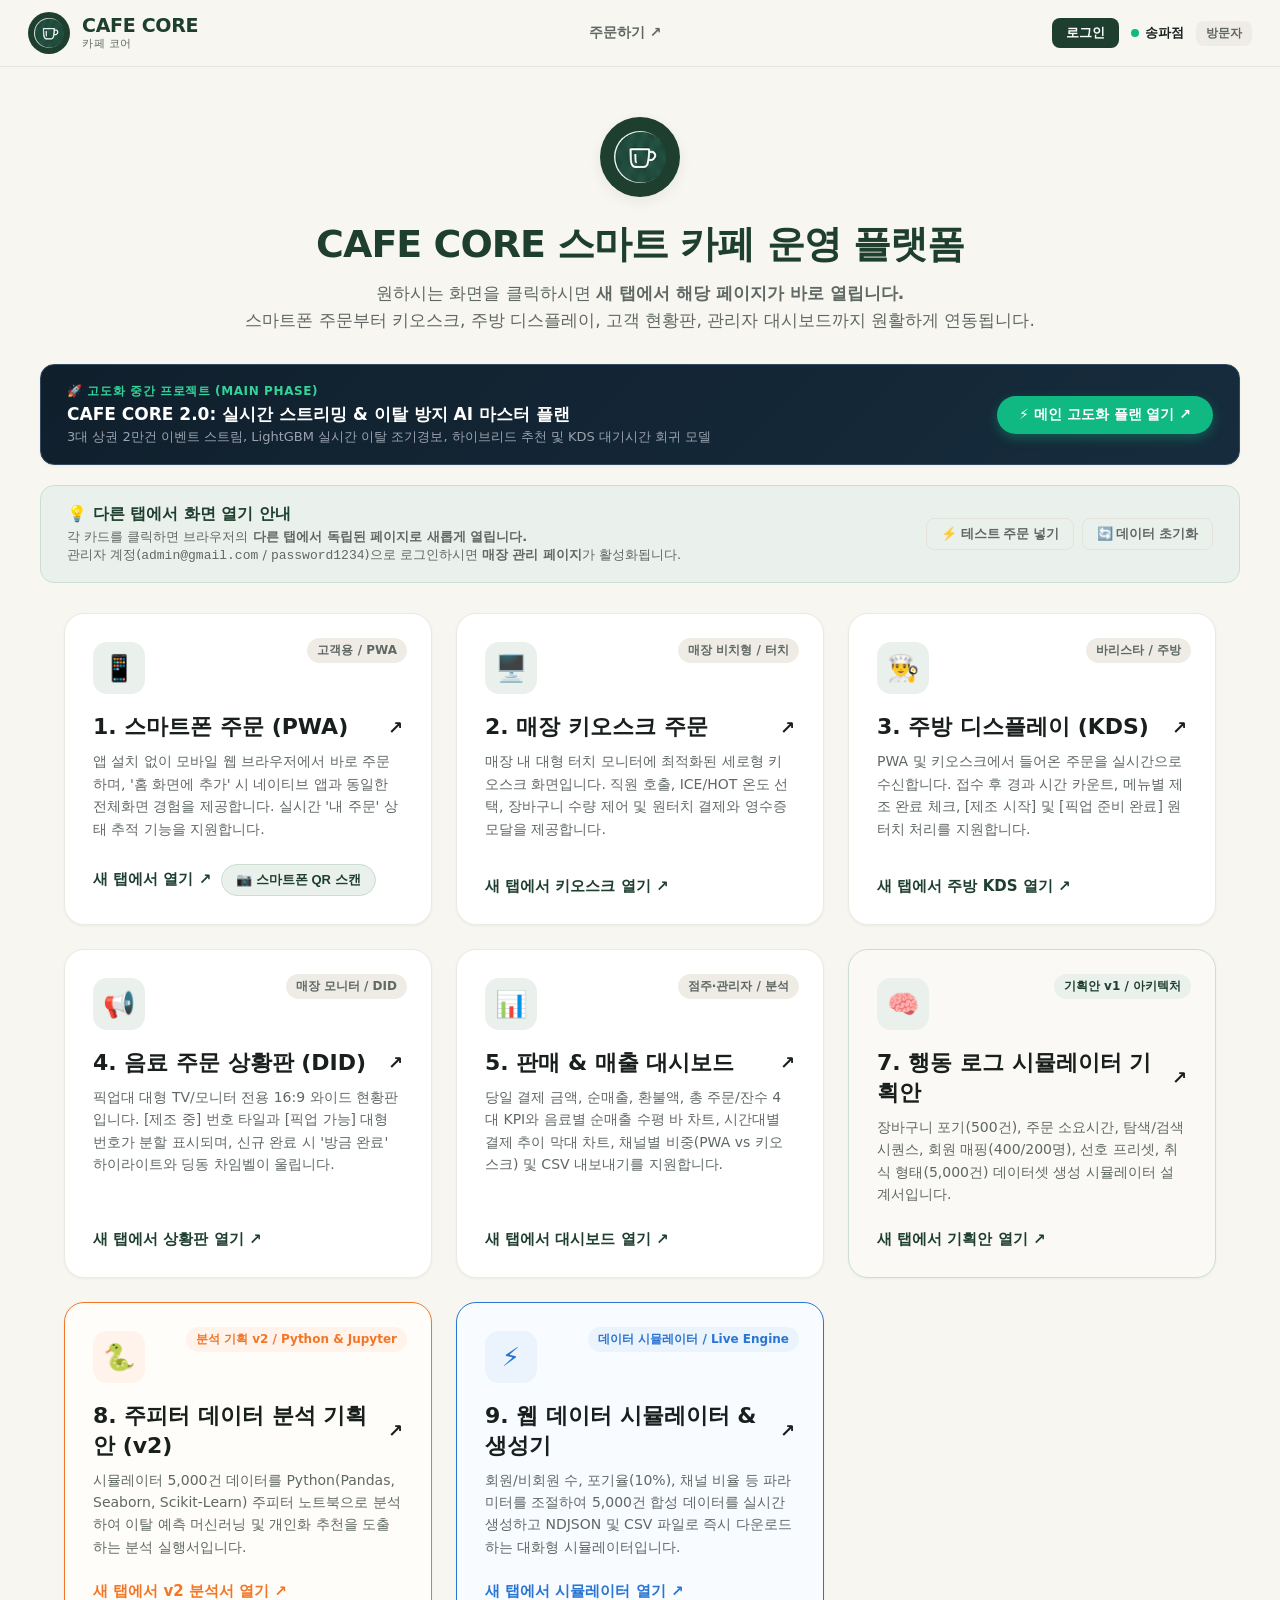
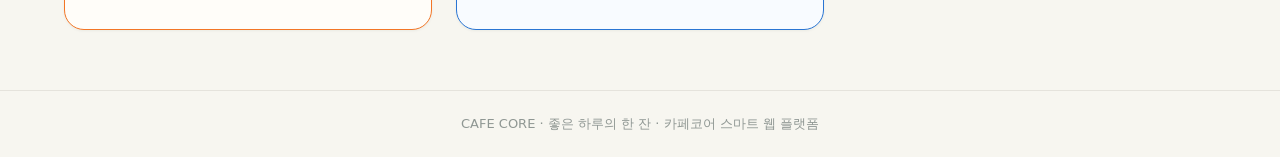
==== commit 2cf2b7da: "feat: initialize main/ directory with CAFE CORE 2.0 elevation master plan" ====
--- a/beta/index.html
+++ b/beta/index.html
@@ -222,6 +222,22 @@
     </div>
     <a href="./store-manage.html" target="_blank" class="btn-auth-submit" style="width: auto; padding: 10px 20px; text-decoration: none;">
       신규 회원 명단 관리 페이지 열기 ↗
+    </a>
+  </div>
+
+  <!-- 고도화 메인 프로젝트(main) 바로가기 배너 -->
+  <div style="max-width: 1200px; margin: 0 auto 20px; padding: 18px 26px; background: linear-gradient(135deg, #101F2C 0%, #162C3D 100%); border: 1.5px solid #334A60; border-radius: var(--radius-md); display: flex; align-items: center; justify-content: space-between; gap: 16px; flex-wrap: wrap; box-shadow: var(--shadow-sm); color: #FFF;">
+    <div>
+      <div style="font-size: 12px; font-weight: 800; color: #34D399; letter-spacing: 0.05em; text-transform: uppercase;">🚀 고도화 중간 프로젝트 (MAIN PHASE)</div>
+      <div style="font-size: 17px; font-weight: 800; color: #FFF; margin-top: 3px;">
+        CAFE CORE 2.0: 실시간 스트리밍 & 이탈 방지 AI 마스터 플랜
+      </div>
+      <div style="font-size: 13px; color: #9CA3AF; margin-top: 2px;">
+        3대 상권 2만건 이벤트 스트림, LightGBM 실시간 이탈 조기경보, 하이브리드 추천 및 KDS 대기시간 회귀 모델
+      </div>
+    </div>
+    <a href="../main/project-plan.html" target="_blank" style="background: #10B981; color: #FFF; font-size: 14px; font-weight: 800; padding: 10px 22px; border-radius: var(--radius-full); text-decoration: none; display: inline-flex; align-items: center; gap: 6px; box-shadow: 0 4px 12px rgba(16, 185, 129, 0.35);">
+      ⚡ 메인 고도화 플랜 열기 ↗
     </a>
   </div>
 
